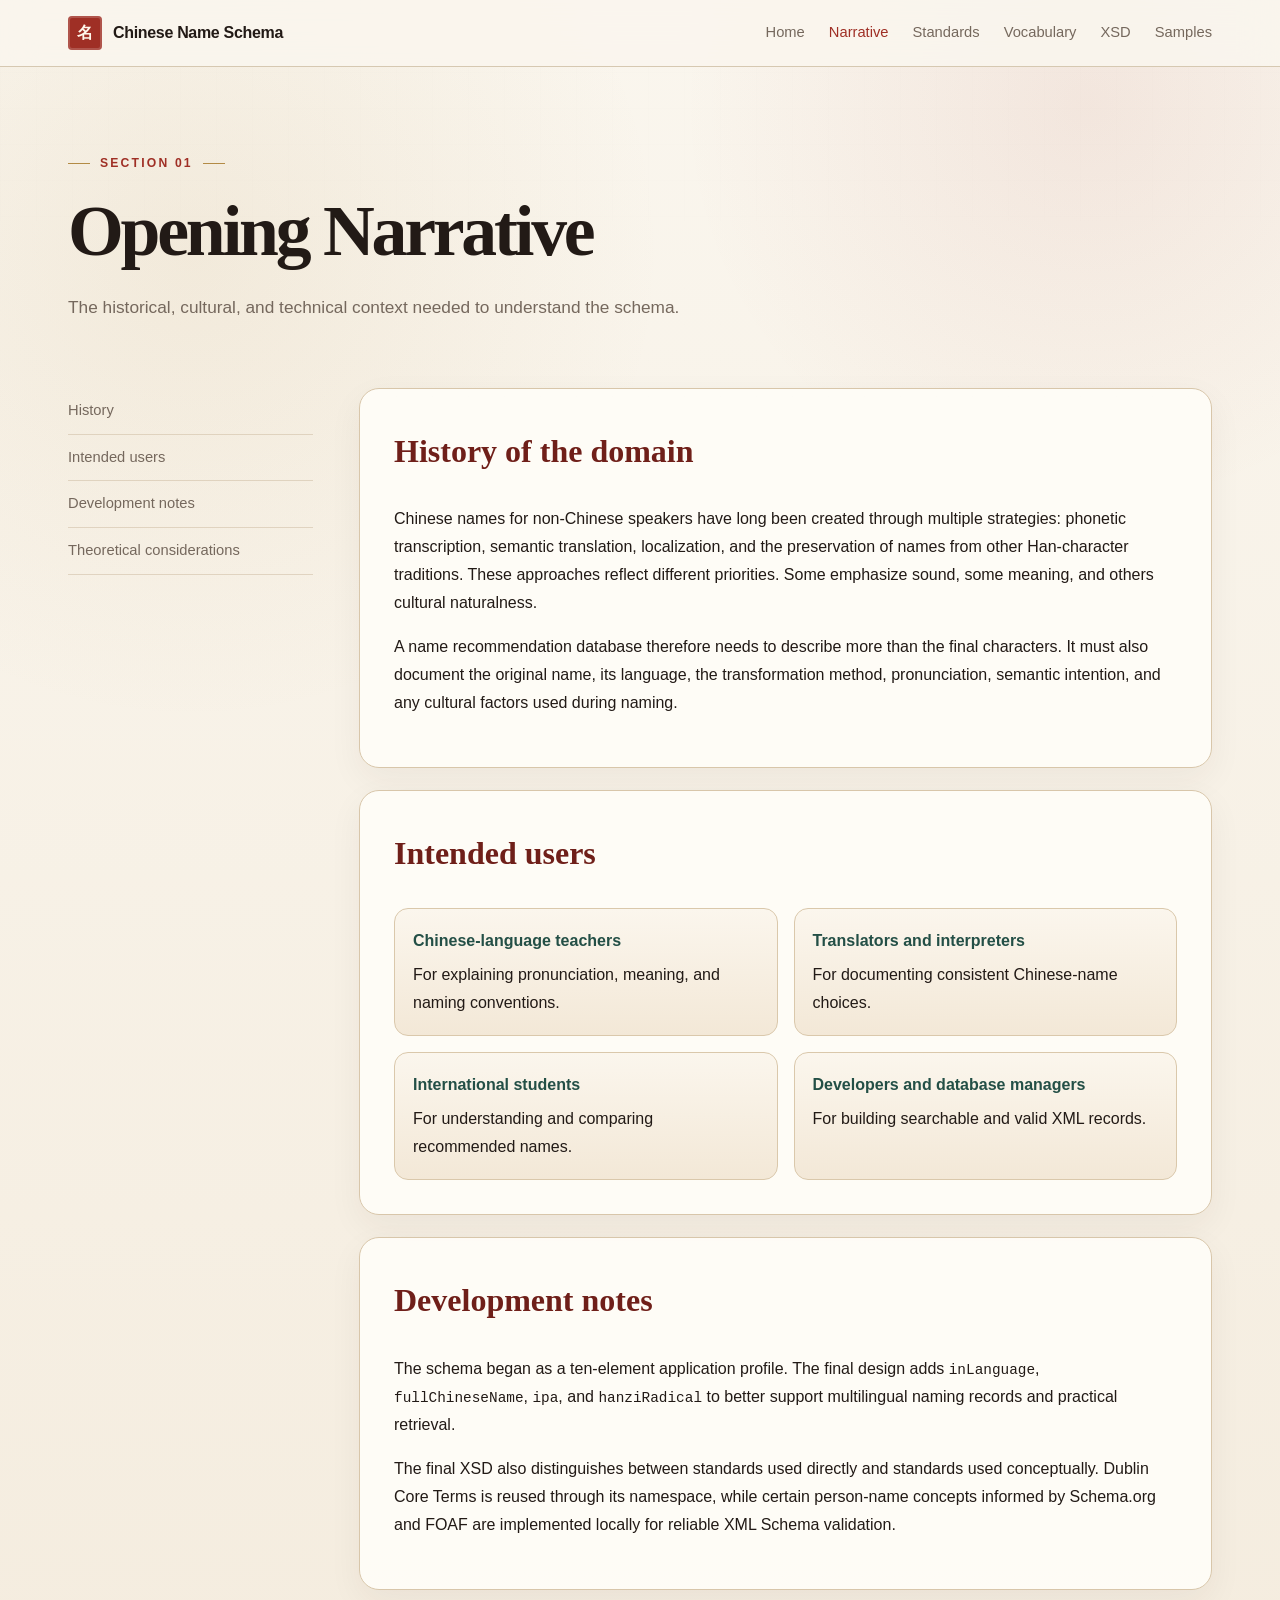
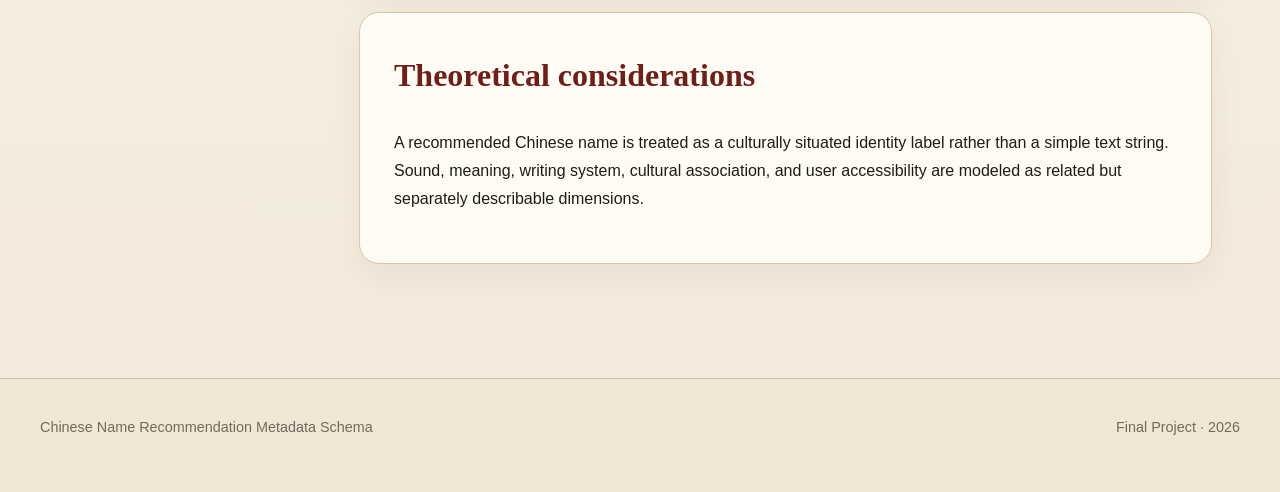
==== about.html @ 39246473 "Add files via upload" ====
<!doctype html>
<html lang="en">
<head>
<meta charset="utf-8">
<meta name="viewport" content="width=device-width,initial-scale=1">
<title>Opening Narrative</title>
<meta name="description" content="">
<link rel="stylesheet" href="style.css">
</head>
<body>

<header class="site-header">
  <nav class="nav">
    <a class="brand" href="index.html">Chinese Name Schema</a>
    <button class="menu-button" aria-label="Open menu">☰</button>
    <div class="nav-links"><a class="" href="index.html">Home</a><a class="active" href="about.html">Narrative</a><a class="" href="standards.html">Standards</a><a class="" href="vocabulary.html">Vocabulary</a><a class="" href="xsd.html">XSD</a><a class="" href="samples.html">Samples</a></div>
  </nav>
</header>


<main>
<div class="page-hero">
  <div class="eyebrow">Section 01</div>
  <h1>Opening Narrative</h1>
  <p class="lead">The historical, cultural, and technical context needed to understand the schema.</p>
</div>
<div class="content">
  <aside class="side-nav">
    <a href="#history">History</a>
    <a href="#users">Intended users</a>
    <a href="#development">Development notes</a>
    <a href="#theory">Theoretical considerations</a>
  </aside>
  <article class="article">
    <section id="history">
      <h2>History of the domain</h2>
      <p>
        Chinese names for non-Chinese speakers have long been created through multiple strategies:
        phonetic transcription, semantic translation, localization, and the preservation of names
        from other Han-character traditions. These approaches reflect different priorities.
        Some emphasize sound, some meaning, and others cultural naturalness.
      </p>
      <p>
        A name recommendation database therefore needs to describe more than the final characters.
        It must also document the original name, its language, the transformation method,
        pronunciation, semantic intention, and any cultural factors used during naming.
      </p>
    </section>
    <section id="users">
      <h2>Intended users</h2>
      <div class="meta-grid">
        <div class="meta-item"><strong>Chinese-language teachers</strong>For explaining pronunciation, meaning, and naming conventions.</div>
        <div class="meta-item"><strong>Translators and interpreters</strong>For documenting consistent Chinese-name choices.</div>
        <div class="meta-item"><strong>International students</strong>For understanding and comparing recommended names.</div>
        <div class="meta-item"><strong>Developers and database managers</strong>For building searchable and valid XML records.</div>
      </div>
    </section>
    <section id="development">
      <h2>Development notes</h2>
      <p>
        The schema began as a ten-element application profile. The final design adds
        <code>inLanguage</code>, <code>fullChineseName</code>, <code>ipa</code>, and
        <code>hanziRadical</code> to better support multilingual naming records and practical retrieval.
      </p>
      <p>
        The final XSD also distinguishes between standards used directly and standards used conceptually.
        Dublin Core Terms is reused through its namespace, while certain person-name concepts informed by
        Schema.org and FOAF are implemented locally for reliable XML Schema validation.
      </p>
    </section>
    <section id="theory">
      <h2>Theoretical considerations</h2>
      <p>
        A recommended Chinese name is treated as a culturally situated identity label rather than a
        simple text string. Sound, meaning, writing system, cultural association, and user accessibility
        are modeled as related but separately describable dimensions.
      </p>
    </section>
  </article>
</div>
</main>


<footer class="footer">
  <div class="footer-inner">
    <span>Chinese Name Recommendation Metadata Schema</span>
    <span>Final Project · 2026</span>
  </div>
</footer>
<script src="script.js"></script>

</body>
</html>
---- style.css ----
:root{
  --paper:#f7f1e5;
  --paper-deep:#efe3cf;
  --ink:#221a16;
  --muted:#75685d;
  --line:#cfbda4;
  --red:#9f2f25;
  --red-deep:#6f1f19;
  --jade:#234f46;
  --jade-soft:#dce8e1;
  --gold:#b38b45;
  --gold-soft:#ead8af;
  --black:#171310;
  --max:1200px;
}
*{box-sizing:border-box}
html{scroll-behavior:smooth}
body{
  margin:0;
  color:var(--ink);
  background:
    radial-gradient(circle at 15% 12%, rgba(179,139,69,.10), transparent 22%),
    radial-gradient(circle at 85% 5%, rgba(159,47,37,.08), transparent 18%),
    linear-gradient(180deg,#faf6ee 0%,#f3eadb 100%);
  font-family:Inter,-apple-system,BlinkMacSystemFont,"Segoe UI","Noto Sans SC","Noto Sans KR",Arial,sans-serif;
  line-height:1.75;
}
body::before{
  content:"";position:fixed;inset:0;pointer-events:none;opacity:.14;
  background-image:
    linear-gradient(rgba(80,60,40,.04) 1px,transparent 1px),
    linear-gradient(90deg,rgba(80,60,40,.04) 1px,transparent 1px);
  background-size:36px 36px;
  mask-image:linear-gradient(to bottom,black,transparent 70%);
}
a{color:inherit}
.site-header{
  position:sticky;top:0;z-index:50;
  background:rgba(250,246,238,.9);
  backdrop-filter:blur(18px);
  border-bottom:1px solid rgba(207,189,164,.82);
}
.nav{
  max-width:var(--max);margin:auto;padding:16px 28px;
  display:flex;align-items:center;justify-content:space-between;gap:24px;
}
.brand{
  text-decoration:none;font-weight:800;letter-spacing:-.02em;
  display:flex;align-items:center
}
.brand::before{
  content:"名";display:inline-grid;place-items:center;
  width:34px;height:34px;margin-right:11px;
  background:var(--red);color:#fff8ec;border-radius:4px;
  font-family:"Noto Serif SC",Georgia,serif;font-size:1rem;
  box-shadow:inset 0 0 0 2px rgba(255,255,255,.18)
}
.nav-links{display:flex;gap:24px;align-items:center}
.nav-links a{text-decoration:none;color:var(--muted);font-size:.92rem}
.nav-links a:hover,.nav-links a.active{color:var(--red)}
.menu-button{display:none;background:none;border:0;font-size:1.4rem}

.hero{
  max-width:var(--max);margin:auto;padding:76px 28px 84px;
  display:grid;grid-template-columns:minmax(0,.95fr) minmax(470px,1.05fr);
  gap:66px;align-items:center;
}
.eyebrow{
  display:inline-flex;align-items:center;gap:10px;
  font-size:.76rem;letter-spacing:.18em;text-transform:uppercase;
  color:var(--red);font-weight:850
}
.eyebrow::before,.eyebrow::after{
  content:"";width:22px;height:1px;background:var(--gold)
}
h1{
  font-family:"Noto Serif SC",Georgia,"Times New Roman",serif;
  font-size:clamp(3.3rem,6.2vw,6.6rem);line-height:.98;
  letter-spacing:-.045em;margin:22px 0 26px;font-weight:600
}
.hero-copy p{font-size:1.08rem;color:var(--muted);max-width:650px}
.hero-actions{display:flex;gap:12px;flex-wrap:wrap;margin-top:30px}
.btn-primary,.btn-outline{
  display:inline-flex;align-items:center;justify-content:center;
  text-decoration:none;padding:12px 18px;border-radius:999px;
  font-weight:780;font-size:.92rem
}
.btn-primary{
  background:linear-gradient(135deg,var(--red),var(--red-deep));
  color:white;box-shadow:0 10px 24px rgba(111,31,25,.22)
}
.btn-outline{border:1px solid var(--line);background:rgba(255,255,255,.56)}

.hero-visual{
  position:relative;min-height:560px;border:1px solid #cdb992;
  border-radius:28px;overflow:hidden;padding:30px;
  background:
    linear-gradient(rgba(255,252,245,.88),rgba(248,239,223,.95)),
    repeating-linear-gradient(0deg,rgba(100,70,40,.025) 0 1px,transparent 1px 5px);
  box-shadow:0 34px 90px rgba(69,47,30,.18);
}
.hero-visual::before{
  content:"福";position:absolute;right:-20px;top:8px;
  font-family:"Noto Serif SC",Georgia,serif;font-size:12rem;
  color:rgba(159,47,37,.045);line-height:1
}
.hero-visual::after{
  content:"";position:absolute;inset:16px;border:1px solid rgba(179,139,69,.30);
  border-radius:20px;pointer-events:none
}
.visual-top{
  position:relative;display:flex;justify-content:space-between;align-items:center;
  font-size:.75rem;color:var(--muted);letter-spacing:.1em;text-transform:uppercase
}
.status-dot{display:inline-block;width:8px;height:8px;border-radius:50%;background:#4f9d79;margin-right:7px}
.name-card{
  position:relative;margin-top:30px;padding:30px;border-radius:22px;
  background:
    linear-gradient(140deg,rgba(35,79,70,.98),rgba(21,57,50,.98));
  color:white;box-shadow:0 20px 44px rgba(35,79,70,.28);
  overflow:hidden
}
.name-card::before{
  content:"";position:absolute;width:130px;height:130px;right:-45px;top:-45px;
  border:1px solid rgba(234,216,175,.32);border-radius:50%
}
.name-card::after{
  content:"印";position:absolute;right:26px;bottom:24px;
  width:44px;height:44px;display:grid;place-items:center;
  border:2px solid rgba(218,102,84,.72);color:#e29a89;
  font-family:"Noto Serif SC",serif;font-size:1rem;transform:rotate(-6deg)
}
.name-card .original{font-size:.76rem;opacity:.68;text-transform:uppercase;letter-spacing:.13em}
.name-card .hanzi{
  font-family:"Noto Serif SC",Georgia,serif;font-size:5.4rem;line-height:1;
  margin:18px 0 8px;letter-spacing:.05em
}
.name-card .pinyin{font-size:1.04rem;letter-spacing:.05em;color:#e8d8b7}
.name-card .meaning{
  margin-top:22px;padding-top:18px;border-top:1px solid rgba(255,255,255,.18);
  font-size:.92rem;opacity:.84;max-width:82%
}
.schema-map{
  position:relative;margin-top:22px;display:grid;grid-template-columns:1fr 1fr;gap:12px
}
.node{
  background:rgba(255,252,245,.88);border:1px solid #d7c6a9;
  border-radius:14px;padding:14px 15px;
  box-shadow:0 10px 25px rgba(64,47,31,.07)
}
.node strong{display:block;font-size:.84rem;color:var(--ink)}
.node span{color:var(--muted);font-size:.78rem}
.node.accent{
  background:linear-gradient(135deg,#efe0bd,#f8ecd4);
  border-color:#d4b87c
}
.chips{position:relative;display:flex;flex-wrap:wrap;gap:8px;margin-top:18px}
.chip{
  padding:7px 10px;border-radius:999px;background:#efe2d0;
  font-size:.74rem;color:#665447;border:1px solid #dfccb0
}

.container{max-width:var(--max);margin:auto;padding:0 28px 92px}
.section-title{
  display:flex;justify-content:space-between;gap:20px;align-items:end;
  border-bottom:1px solid var(--line);padding-bottom:20px;margin-bottom:32px
}
.section-title h2{
  font-family:"Noto Serif SC",Georgia,serif;font-size:2.55rem;margin:0;font-weight:600
}
.section-title p{color:var(--muted);margin:0;max-width:520px}
.cards{display:grid;grid-template-columns:repeat(3,minmax(0,1fr));gap:18px}
.card{
  position:relative;display:block;text-decoration:none;
  background:linear-gradient(180deg,rgba(255,253,248,.95),rgba(249,241,228,.93));
  border:1px solid #d3c2a8;border-radius:20px;padding:25px;
  transition:.25s ease;min-height:255px;overflow:hidden
}
.card::before{
  content:"";position:absolute;left:0;top:0;width:100%;height:4px;
  background:linear-gradient(90deg,var(--red),var(--gold),var(--jade))
}
.card::after{
  content:"文";position:absolute;right:12px;bottom:-16px;
  font-family:"Noto Serif SC",Georgia,serif;font-size:6.5rem;
  color:rgba(159,47,37,.035)
}
.card:hover{
  transform:translateY(-5px);
  box-shadow:0 20px 46px rgba(65,45,28,.12);
  border-color:#bea273
}
.card-num{font-size:.75rem;color:var(--red);letter-spacing:.15em;font-weight:850}
.card h3{
  font-family:"Noto Serif SC",Georgia,serif;font-size:1.55rem;
  margin:46px 0 10px;font-weight:600
}
.card p{color:var(--muted);margin:0;position:relative;z-index:1}
.arrow{display:inline-block;margin-top:22px;font-weight:800;color:var(--jade);position:relative;z-index:1}

.page-hero{max-width:var(--max);margin:auto;padding:78px 28px 48px}
.page-hero h1{font-size:clamp(3rem,5.6vw,5.3rem)}
.page-hero .lead{font-size:1.08rem;color:var(--muted);max-width:760px}
.content{
  max-width:var(--max);margin:auto;padding:0 28px 92px;
  display:grid;grid-template-columns:245px minmax(0,1fr);gap:46px
}
.side-nav{position:sticky;top:96px;align-self:start}
.side-nav a{
  display:block;text-decoration:none;color:var(--muted);
  padding:10px 0;font-size:.92rem;border-bottom:1px solid rgba(207,189,164,.56)
}
.side-nav a:hover{color:var(--red)}
.article section{
  background:rgba(255,253,248,.92);border:1px solid #d8c6aa;
  border-radius:20px;padding:34px;margin-bottom:22px;
  box-shadow:0 12px 34px rgba(60,43,28,.055)
}
.article h2{
  font-family:"Noto Serif SC",Georgia,serif;font-size:2rem;
  font-weight:600;margin-top:0;color:var(--red-deep)
}
.article h3{margin-top:28px}
.meta-grid{display:grid;grid-template-columns:repeat(2,minmax(0,1fr));gap:16px}
.meta-item{
  background:linear-gradient(180deg,#fbf6ed,#f3e8d7);
  border:1px solid #dac8ab;border-radius:14px;padding:18px
}
.meta-item strong{display:block;margin-bottom:6px;color:var(--jade)}
.table-wrap{overflow:auto;border:1px solid #d7c4a5;border-radius:14px}
table{width:100%;border-collapse:collapse;min-width:780px;background:#fffdf8}
th,td{padding:13px 14px;border-bottom:1px solid #e0d2bc;text-align:left;vertical-align:top;font-size:.92rem}
th{background:#efe1c9;font-weight:750}
code{font-family:"SFMono-Regular",Consolas,monospace;font-size:.9em}
pre{
  background:#181411;color:#f6eddf;border-radius:14px;padding:20px;overflow:auto;
  font-family:"SFMono-Regular",Consolas,monospace;font-size:.82rem;line-height:1.6
}
.btn-row{display:flex;flex-wrap:wrap;gap:10px;margin:20px 0}
.btn{
  display:inline-block;text-decoration:none;padding:11px 16px;border-radius:999px;
  background:linear-gradient(135deg,var(--red),var(--red-deep));
  color:#fff;font-weight:760;font-size:.9rem
}
.btn.light{background:transparent;color:var(--ink);border:1px solid var(--line)}
.tag{
  display:inline-block;background:var(--jade-soft);border-radius:999px;
  padding:5px 10px;margin:3px;font-size:.82rem;color:var(--jade);
  border:1px solid #c8d8d0
}
.detail-list details{
  background:#fffdf8;border:1px solid #d9c7aa;border-radius:14px;margin-bottom:12px;overflow:hidden
}
.detail-list summary{cursor:pointer;padding:18px 20px;font-weight:780;list-style:none}
.detail-list summary::-webkit-details-marker{display:none}
.detail-body{padding:0 20px 20px;color:var(--muted)}
.footer{
  border-top:1px solid var(--line);padding:36px 28px 52px;
  color:var(--muted);font-size:.9rem;
  background:rgba(239,227,207,.55)
}
.footer-inner{max-width:var(--max);margin:auto;display:flex;justify-content:space-between;gap:20px}

@media(max-width:1000px){
  .hero{grid-template-columns:1fr;gap:38px}
  .hero-visual{min-height:auto}
  .cards{grid-template-columns:repeat(2,minmax(0,1fr))}
}
@media(max-width:820px){
  .content{grid-template-columns:1fr}
  .side-nav{position:static;border-bottom:1px solid var(--line);padding-bottom:16px}
  .nav-links{display:none}
  .menu-button{display:block}
  .nav-links.open{
    display:flex;position:absolute;left:0;right:0;top:67px;background:#fffaf1;
    padding:18px 24px;flex-direction:column;align-items:flex-start;border-bottom:1px solid var(--line)
  }
}
@media(max-width:640px){
  .hero{padding-top:58px}
  .cards,.meta-grid,.schema-map{grid-template-columns:1fr}
  .hero-visual{padding:20px}
  .name-card .hanzi{font-size:4.2rem}
  .footer-inner{flex-direction:column}
}
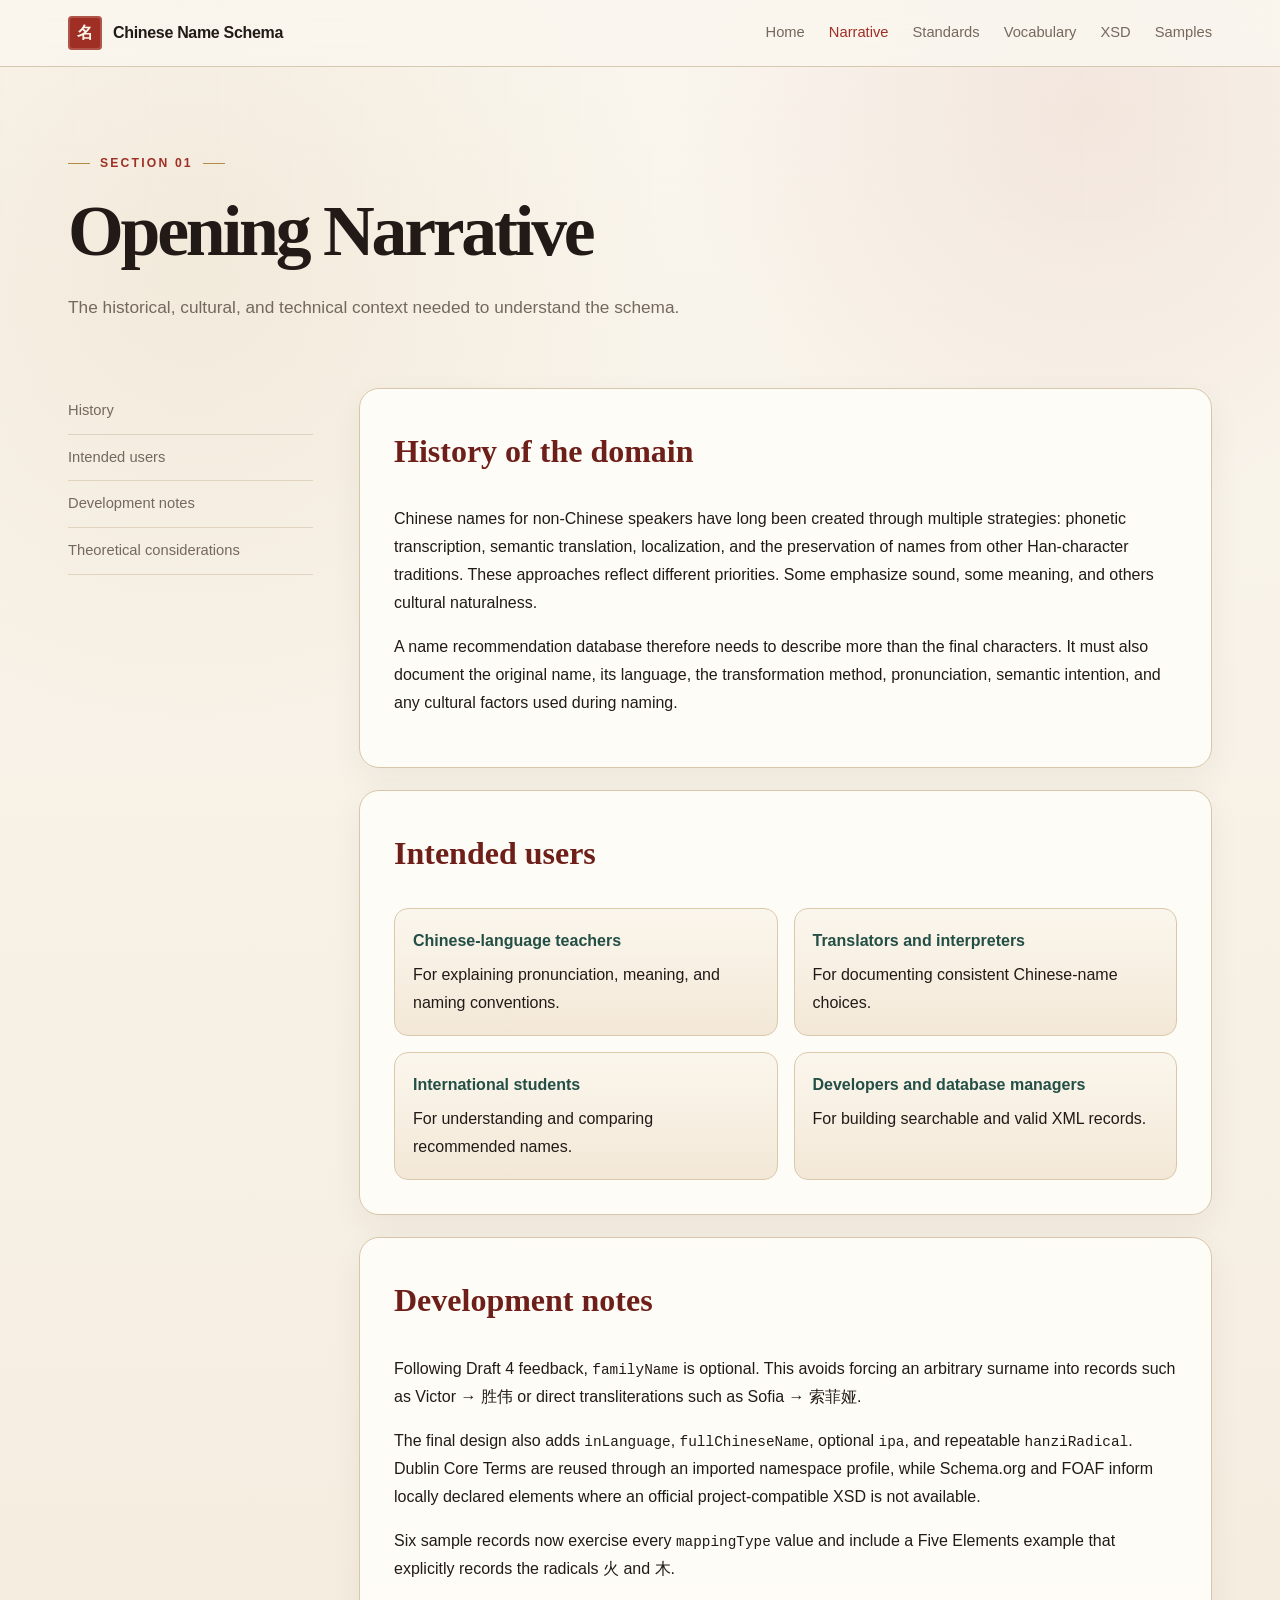
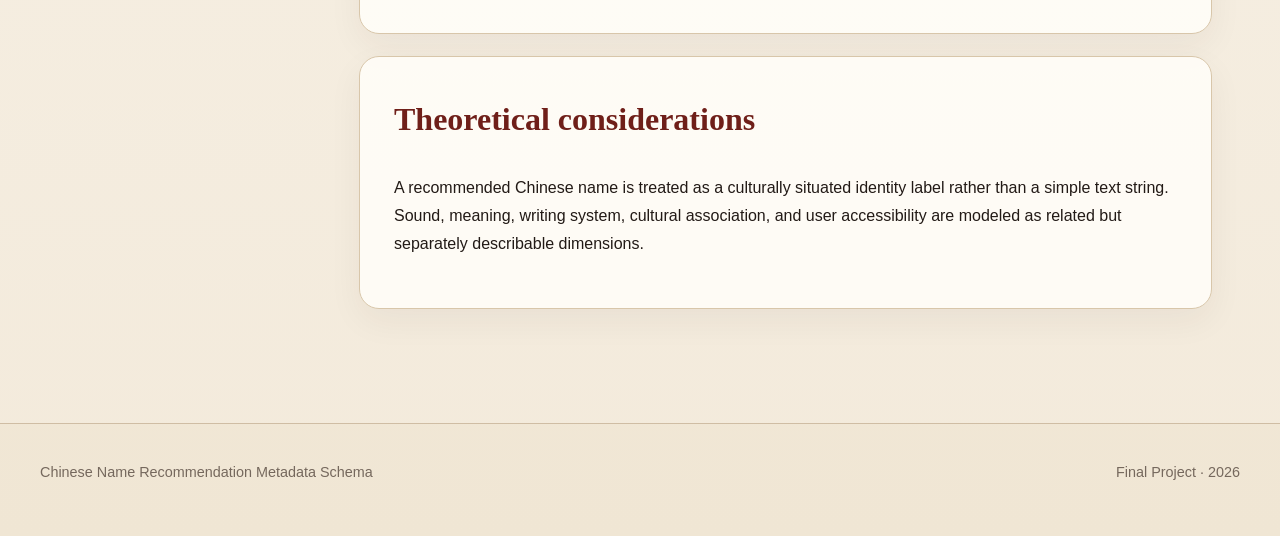
==== commit 48958bdf: "Add files via upload" ====
--- a/about.html
+++ b/about.html
@@ -4,83 +4,29 @@
 <meta charset="utf-8">
 <meta name="viewport" content="width=device-width,initial-scale=1">
 <title>Opening Narrative</title>
-<meta name="description" content="">
+<meta name="description" content="Narrative and development rationale for the Chinese Name Recommendation Metadata Schema.">
 <link rel="stylesheet" href="style.css">
 </head>
 <body>
-
 <header class="site-header">
-  <nav class="nav">
+  <nav class="nav" aria-label="Primary navigation">
     <a class="brand" href="index.html">Chinese Name Schema</a>
-    <button class="menu-button" aria-label="Open menu">☰</button>
+    <button class="menu-button" type="button" aria-label="Open menu" aria-expanded="false">☰</button>
     <div class="nav-links"><a class="" href="index.html">Home</a><a class="active" href="about.html">Narrative</a><a class="" href="standards.html">Standards</a><a class="" href="vocabulary.html">Vocabulary</a><a class="" href="xsd.html">XSD</a><a class="" href="samples.html">Samples</a></div>
   </nav>
 </header>
-
-
 <main>
-<div class="page-hero">
-  <div class="eyebrow">Section 01</div>
-  <h1>Opening Narrative</h1>
-  <p class="lead">The historical, cultural, and technical context needed to understand the schema.</p>
-</div>
+<div class="page-hero"><div class="eyebrow">Section 01</div><h1>Opening Narrative</h1><p class="lead">The historical, cultural, and technical context needed to understand the schema.</p></div>
 <div class="content">
-  <aside class="side-nav">
-    <a href="#history">History</a>
-    <a href="#users">Intended users</a>
-    <a href="#development">Development notes</a>
-    <a href="#theory">Theoretical considerations</a>
-  </aside>
+  <aside class="side-nav"><a href="#history">History</a><a href="#users">Intended users</a><a href="#development">Development notes</a><a href="#theory">Theoretical considerations</a></aside>
   <article class="article">
-    <section id="history">
-      <h2>History of the domain</h2>
-      <p>
-        Chinese names for non-Chinese speakers have long been created through multiple strategies:
-        phonetic transcription, semantic translation, localization, and the preservation of names
-        from other Han-character traditions. These approaches reflect different priorities.
-        Some emphasize sound, some meaning, and others cultural naturalness.
-      </p>
-      <p>
-        A name recommendation database therefore needs to describe more than the final characters.
-        It must also document the original name, its language, the transformation method,
-        pronunciation, semantic intention, and any cultural factors used during naming.
-      </p>
-    </section>
-    <section id="users">
-      <h2>Intended users</h2>
-      <div class="meta-grid">
-        <div class="meta-item"><strong>Chinese-language teachers</strong>For explaining pronunciation, meaning, and naming conventions.</div>
-        <div class="meta-item"><strong>Translators and interpreters</strong>For documenting consistent Chinese-name choices.</div>
-        <div class="meta-item"><strong>International students</strong>For understanding and comparing recommended names.</div>
-        <div class="meta-item"><strong>Developers and database managers</strong>For building searchable and valid XML records.</div>
-      </div>
-    </section>
-    <section id="development">
-      <h2>Development notes</h2>
-      <p>
-        The schema began as a ten-element application profile. The final design adds
-        <code>inLanguage</code>, <code>fullChineseName</code>, <code>ipa</code>, and
-        <code>hanziRadical</code> to better support multilingual naming records and practical retrieval.
-      </p>
-      <p>
-        The final XSD also distinguishes between standards used directly and standards used conceptually.
-        Dublin Core Terms is reused through its namespace, while certain person-name concepts informed by
-        Schema.org and FOAF are implemented locally for reliable XML Schema validation.
-      </p>
-    </section>
-    <section id="theory">
-      <h2>Theoretical considerations</h2>
-      <p>
-        A recommended Chinese name is treated as a culturally situated identity label rather than a
-        simple text string. Sound, meaning, writing system, cultural association, and user accessibility
-        are modeled as related but separately describable dimensions.
-      </p>
-    </section>
+    <section id="history"><h2>History of the domain</h2><p>Chinese names for non-Chinese speakers have long been created through multiple strategies: phonetic transcription, semantic translation, localization, and the preservation of names from other Han-character traditions. These approaches reflect different priorities. Some emphasize sound, some meaning, and others cultural naturalness.</p><p>A name recommendation database therefore needs to describe more than the final characters. It must also document the original name, its language, the transformation method, pronunciation, semantic intention, and any cultural factors used during naming.</p></section>
+    <section id="users"><h2>Intended users</h2><div class="meta-grid"><div class="meta-item"><strong>Chinese-language teachers</strong>For explaining pronunciation, meaning, and naming conventions.</div><div class="meta-item"><strong>Translators and interpreters</strong>For documenting consistent Chinese-name choices.</div><div class="meta-item"><strong>International students</strong>For understanding and comparing recommended names.</div><div class="meta-item"><strong>Developers and database managers</strong>For building searchable and valid XML records.</div></div></section>
+    <section id="development"><h2>Development notes</h2><p>Following Draft 4 feedback, <code>familyName</code> is optional. This avoids forcing an arbitrary surname into records such as Victor → 胜伟 or direct transliterations such as Sofia → 索菲娅.</p><p>The final design also adds <code>inLanguage</code>, <code>fullChineseName</code>, optional <code>ipa</code>, and repeatable <code>hanziRadical</code>. Dublin Core Terms are reused through an imported namespace profile, while Schema.org and FOAF inform locally declared elements where an official project-compatible XSD is not available.</p><p>Six sample records now exercise every <code>mappingType</code> value and include a Five Elements example that explicitly records the radicals 火 and 木.</p></section>
+    <section id="theory"><h2>Theoretical considerations</h2><p>A recommended Chinese name is treated as a culturally situated identity label rather than a simple text string. Sound, meaning, writing system, cultural association, and user accessibility are modeled as related but separately describable dimensions.</p></section>
   </article>
 </div>
 </main>
-
-
 <footer class="footer">
   <div class="footer-inner">
     <span>Chinese Name Recommendation Metadata Schema</span>
@@ -88,6 +34,5 @@
   </div>
 </footer>
 <script src="script.js"></script>
-
 </body>
-</html>+</html>
--- a/style.css
+++ b/style.css
@@ -282,4 +282,47 @@
   .hero-visual{padding:20px}
   .name-card .hanzi{font-size:4.2rem}
   .footer-inner{flex-direction:column}
-}+}
+
+/* Section 05: homepage-style schema previews */
+.samples-layout{grid-template-columns:260px minmax(0,1fr)}
+.sample-section{scroll-margin-top:94px}
+.sample-section-heading{display:flex;justify-content:space-between;gap:28px;align-items:flex-start;margin-bottom:24px}
+.sample-section-heading h2{margin:4px 0 8px}
+.sample-section-heading p{margin:0;color:var(--muted);max-width:720px}
+.sample-kicker{font-size:.74rem;letter-spacing:.13em;text-transform:uppercase;color:var(--gold);font-weight:850}
+.validation-badge{flex:0 0 auto;padding:8px 12px;border:1px solid #c8d8d0;background:var(--jade-soft);color:var(--jade);border-radius:999px;font-size:.78rem;font-weight:760;white-space:nowrap}
+.schema-preview{min-height:0;margin:24px 0 20px;padding:26px;border-radius:24px;box-shadow:0 22px 58px rgba(69,47,30,.14)}
+.schema-preview::before{font-size:9rem;right:-10px;top:18px}
+.schema-preview::after{inset:13px}
+.schema-preview .name-card{margin-top:22px;padding:26px}
+.schema-preview .name-card .hanzi{font-size:4.5rem}
+.schema-preview .name-card .meaning{max-width:88%}
+.schema-preview .schema-map{grid-template-columns:repeat(3,minmax(0,1fr))}
+.schema-preview .node{min-height:72px}
+.schema-preview .node span{overflow-wrap:anywhere}
+.chip-accent{background:#f4d9cb;border-color:#dfa58f;color:#8b3228}
+.xml-details{background:#fffaf1;border:1px solid #d9c7aa;border-radius:14px;overflow:hidden;margin-top:16px}
+.xml-details summary{cursor:pointer;padding:17px 20px;font-weight:800;list-style:none;color:var(--jade)}
+.xml-details summary::-webkit-details-marker{display:none}
+.xml-details summary::after{content:"＋";float:right;color:var(--red)}
+.xml-details[open] summary::after{content:"−"}
+.xml-details .detail-body{padding:0 16px 16px}
+.xml-details pre{margin:0;max-height:620px}
+.article section[id]{scroll-margin-top:94px}
+
+@media(max-width:1100px){
+  .schema-preview .schema-map{grid-template-columns:repeat(2,minmax(0,1fr))}
+  .sample-section-heading{display:block}
+  .validation-badge{display:inline-flex;margin-top:14px}
+}
+@media(max-width:820px){
+  .samples-layout{grid-template-columns:1fr}
+}
+@media(max-width:640px){
+  .schema-preview{padding:18px}
+  .schema-preview .schema-map{grid-template-columns:1fr}
+  .schema-preview .name-card .hanzi{font-size:3.6rem}
+  .schema-preview .name-card .meaning{max-width:100%}
+  .validation-badge{white-space:normal}
+}
